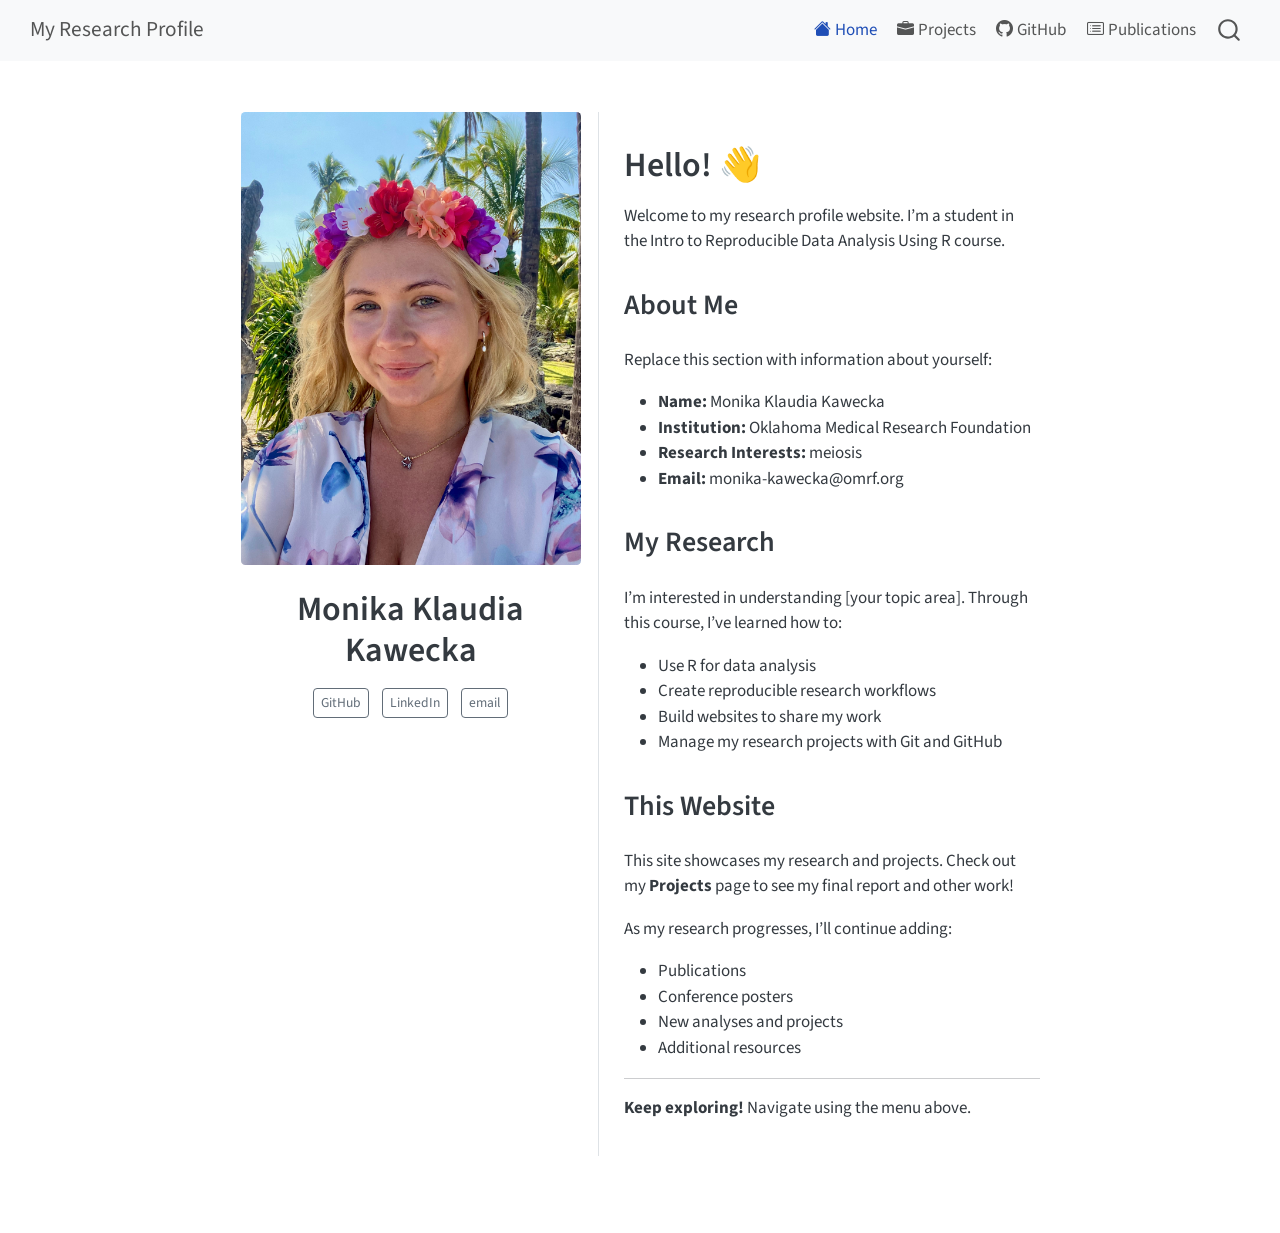
==== docs/index.html @ c86494d1 "." ====
<!DOCTYPE html>
<html xmlns="http://www.w3.org/1999/xhtml" lang="en" xml:lang="en"><head>

<meta charset="utf-8">
<meta name="generator" content="quarto-1.9.38">

<meta name="viewport" content="width=device-width, initial-scale=1.0, user-scalable=yes">


<title>Monika Klaudia Kawecka – My Research Profile</title>
<style>
/* Default styles provided by pandoc.
** See https://pandoc.org/MANUAL.html#variables-for-html for config info.
*/
code{white-space: pre-wrap;}
span.smallcaps{font-variant: small-caps;}
div.columns{display: flex; gap: min(4vw, 1.5em);}
div.column{flex: auto; overflow-x: auto;}
div.hanging-indent{margin-left: 1.5em; text-indent: -1.5em;}
ul.task-list{list-style: none;}
ul.task-list li input[type="checkbox"] {
  width: 0.8em;
  margin: 0 0.8em 0.2em -1em; /* quarto-specific, see https://github.com/quarto-dev/quarto-cli/issues/4556 */ 
  vertical-align: middle;
}
</style>


<script src="site_libs/quarto-nav/quarto-nav.js"></script>
<script src="site_libs/quarto-nav/headroom.min.js"></script>
<script src="site_libs/clipboard/clipboard.min.js"></script>
<script src="site_libs/quarto-search/autocomplete.umd.js"></script>
<script src="site_libs/quarto-search/fuse.min.js"></script>
<script src="site_libs/quarto-search/quarto-search.js"></script>
<meta name="quarto:offset" content="./">
<script src="site_libs/quarto-html/quarto.js" type="module"></script>
<script src="site_libs/quarto-html/tabsets/tabsets.js" type="module"></script>
<script src="site_libs/quarto-html/popper.min.js"></script>
<script src="site_libs/quarto-html/tippy.umd.min.js"></script>
<link href="site_libs/quarto-html/tippy.css" rel="stylesheet">
<link href="site_libs/quarto-html/quarto-syntax-highlighting-15634bcf2e68342d4ad2dfa704d543f6.css" rel="stylesheet" id="quarto-text-highlighting-styles">
<script src="site_libs/bootstrap/bootstrap.min.js"></script>
<link href="site_libs/bootstrap/bootstrap-icons.css" rel="stylesheet">
<link href="site_libs/bootstrap/bootstrap-bda65858d638fb4c085804bc14c4d351.min.css" rel="stylesheet" append-hash="true" id="quarto-bootstrap" data-mode="light">
<script id="quarto-search-options" type="application/json">{
  "location": "navbar",
  "copy-button": false,
  "collapse-after": 3,
  "panel-placement": "end",
  "type": "overlay",
  "limit": 50,
  "keyboard-shortcut": [
    "f",
    "/",
    "s"
  ],
  "show-item-context": false,
  "language": {
    "search-no-results-text": "No results",
    "search-matching-documents-text": "matching documents",
    "search-copy-link-title": "Copy link to search",
    "search-hide-matches-text": "Hide additional matches",
    "search-more-match-text": "more match in this document",
    "search-more-matches-text": "more matches in this document",
    "search-clear-button-title": "Clear",
    "search-text-placeholder": "",
    "search-detached-cancel-button-title": "Cancel",
    "search-submit-button-title": "Submit",
    "search-label": "Search"
  }
}</script>


<link rel="stylesheet" href="styles.css">
</head>

<body class="nav-fixed fullcontent quarto-light">

<div id="quarto-search-results"></div>
  <header id="quarto-header" class="headroom fixed-top">
    <nav class="navbar navbar-expand-lg " data-bs-theme="dark">
      <div class="navbar-container container-fluid">
      <div class="navbar-brand-container mx-auto">
    <a class="navbar-brand" href="./index.html">
    <span class="navbar-title">My Research Profile</span>
    </a>
  </div>
            <div id="quarto-search" class="" title="Search"></div>
          <button class="navbar-toggler" type="button" data-bs-toggle="collapse" data-bs-target="#navbarCollapse" aria-controls="navbarCollapse" role="menu" aria-expanded="false" aria-label="Toggle navigation" onclick="if (window.quartoToggleHeadroom) { window.quartoToggleHeadroom(); }">
  <span class="navbar-toggler-icon"></span>
</button>
          <div class="collapse navbar-collapse" id="navbarCollapse">
            <ul class="navbar-nav navbar-nav-scroll ms-auto">
  <li class="nav-item">
    <a class="nav-link active" href="./index.html" aria-current="page"> <i class="bi bi-house-fill" role="img">
</i> 
<span class="menu-text">Home</span></a>
  </li>  
  <li class="nav-item">
    <a class="nav-link" href="./projects.html"> <i class="bi bi-briefcase-fill" role="img">
</i> 
<span class="menu-text">Projects</span></a>
  </li>  
  <li class="nav-item">
    <a class="nav-link" href="https://github.com"> <i class="bi bi-github" role="img">
</i> 
<span class="menu-text">GitHub</span></a>
  </li>  
  <li class="nav-item">
    <a class="nav-link" href="./fff.com"> <i class="bi bi-card-list" role="img">
</i> 
<span class="menu-text">Publications</span></a>
  </li>  
</ul>
          </div> <!-- /navcollapse -->
            <div class="quarto-navbar-tools">
</div>
      </div> <!-- /container-fluid -->
    </nav>
</header>
<!-- content -->
<div id="quarto-content" class="quarto-container page-columns page-rows-contents page-layout-article page-navbar">
<!-- sidebar -->
<!-- margin-sidebar -->
    
<!-- main -->
<div class="quarto-about-trestles">
  <div class="about-entity">
    <img src="Hawaii.jpg" class="about-image
  rounded " style="width: 20em;">
<header id="title-block-header" class="quarto-title-block default">
<div class="quarto-title">
<h1 class="title">Monika Klaudia Kawecka</h1>
</div>
<div class="quarto-title-meta">
  </div>
</header>
    <div class="about-links">
  <a href="https://github.com/Moniuszki/monikakkawecka.github.io" class="about-link" rel="" target="">
     <span class="about-link-text">GitHub</span>
  </a>
  <a href="https://www.linkedin.com/in/monika-kawecka/" class="about-link" rel="" target="">
     <span class="about-link-text">LinkedIn</span>
  </a>
  <a href="/monakawecka@gmail.com" class="about-link" rel="" target="">
     <span class="about-link-text">email</span>
  </a>
</div>
  </div>
  <div class="about-contents"><main class="content" id="quarto-document-content">
<section id="hello" class="level1 columnpage">
<h1>Hello! 👋</h1>
<p>Welcome to my research profile website. I’m a student in the Intro to Reproducible Data Analysis Using R course.</p>
<section id="about-me" class="level2">
<h2 data-anchor-id="about-me">About Me</h2>
<p>Replace this section with information about yourself:</p>
<ul>
<li><strong>Name:</strong> Monika Klaudia Kawecka</li>
<li><strong>Institution:</strong> Oklahoma Medical Research Foundation</li>
<li><strong>Research Interests:</strong> meiosis</li>
<li><strong>Email:</strong> monika-kawecka@omrf.org</li>
</ul>
</section>
<section id="my-research" class="level2">
<h2 data-anchor-id="my-research">My Research</h2>
<p>I’m interested in understanding [your topic area]. Through this course, I’ve learned how to:</p>
<ul>
<li>Use R for data analysis</li>
<li>Create reproducible research workflows</li>
<li>Build websites to share my work</li>
<li>Manage my research projects with Git and GitHub</li>
</ul>
</section>
<section id="this-website" class="level2">
<h2 data-anchor-id="this-website">This Website</h2>
<p>This site showcases my research and projects. Check out my <strong>Projects</strong> page to see my final report and other work!</p>
<p>As my research progresses, I’ll continue adding:</p>
<ul>
<li>Publications</li>
<li>Conference posters</li>
<li>New analyses and projects</li>
<li>Additional resources</li>
</ul>
<hr>
<p><strong>Keep exploring!</strong> Navigate using the menu above.</p>
</section>
</section>


</main></div>
</div>
 <!-- /main -->
<script id="quarto-html-after-body" type="application/javascript">
  window.document.addEventListener("DOMContentLoaded", function (event) {
    const isCodeAnnotation = (el) => {
      for (const clz of el.classList) {
        if (clz.startsWith('code-annotation-')) {                     
          return true;
        }
      }
      return false;
    }
    const onCopySuccess = function(e) {
      // button target
      const button = e.trigger;
      // don't keep focus
      button.blur();
      // flash "checked"
      button.classList.add('code-copy-button-checked');
      var currentTitle = button.getAttribute("title");
      button.setAttribute("title", "Copied!");
      let tooltip;
      if (window.bootstrap) {
        button.setAttribute("data-bs-toggle", "tooltip");
        button.setAttribute("data-bs-placement", "left");
        button.setAttribute("data-bs-title", "Copied!");
        tooltip = new bootstrap.Tooltip(button, 
          { trigger: "manual", 
            customClass: "code-copy-button-tooltip",
            offset: [0, -8]});
        tooltip.show();    
      }
      setTimeout(function() {
        if (tooltip) {
          tooltip.hide();
          button.removeAttribute("data-bs-title");
          button.removeAttribute("data-bs-toggle");
          button.removeAttribute("data-bs-placement");
        }
        button.setAttribute("title", currentTitle);
        button.classList.remove('code-copy-button-checked');
      }, 1000);
      // clear code selection
      e.clearSelection();
    }
    const getTextToCopy = function(trigger) {
      const outerScaffold = trigger.parentElement.cloneNode(true);
      const codeEl = outerScaffold.querySelector('code');
      for (const childEl of codeEl.children) {
        if (isCodeAnnotation(childEl)) {
          childEl.remove();
        }
      }
      return codeEl.innerText;
    }
    const clipboard = new window.ClipboardJS('.code-copy-button:not([data-in-quarto-modal])', {
      text: getTextToCopy
    });
    clipboard.on('success', onCopySuccess);
    if (window.document.getElementById('quarto-embedded-source-code-modal')) {
      const clipboardModal = new window.ClipboardJS('.code-copy-button[data-in-quarto-modal]', {
        text: getTextToCopy,
        container: window.document.getElementById('quarto-embedded-source-code-modal')
      });
      clipboardModal.on('success', onCopySuccess);
    }
      var localhostRegex = new RegExp(/^(?:http|https):\/\/localhost\:?[0-9]*\//);
      var mailtoRegex = new RegExp(/^mailto:/);
        var filterRegex = new RegExp('/' + window.location.host + '/');
      var isInternal = (href) => {
          return filterRegex.test(href) || localhostRegex.test(href) || mailtoRegex.test(href);
      }
      // Inspect non-navigation links and adorn them if external
     var links = window.document.querySelectorAll('a[href]:not(.nav-link):not(.navbar-brand):not(.toc-action):not(.sidebar-link):not(.sidebar-item-toggle):not(.pagination-link):not(.no-external):not([aria-hidden]):not(.dropdown-item):not(.quarto-navigation-tool):not(.about-link)');
      for (var i=0; i<links.length; i++) {
        const link = links[i];
        if (!isInternal(link.href)) {
          // undo the damage that might have been done by quarto-nav.js in the case of
          // links that we want to consider external
          if (link.dataset.originalHref !== undefined) {
            link.href = link.dataset.originalHref;
          }
        }
      }
    function tippyHover(el, contentFn, onTriggerFn, onUntriggerFn) {
      const config = {
        allowHTML: true,
        maxWidth: 500,
        delay: 100,
        arrow: false,
        appendTo: function(el) {
            return el.parentElement;
        },
        interactive: true,
        interactiveBorder: 10,
        theme: 'quarto',
        placement: 'bottom-start',
      };
      if (contentFn) {
        config.content = contentFn;
      }
      if (onTriggerFn) {
        config.onTrigger = onTriggerFn;
      }
      if (onUntriggerFn) {
        config.onUntrigger = onUntriggerFn;
      }
      window.tippy(el, config); 
    }
    const noterefs = window.document.querySelectorAll('a[role="doc-noteref"]');
    for (var i=0; i<noterefs.length; i++) {
      const ref = noterefs[i];
      tippyHover(ref, function() {
        // use id or data attribute instead here
        let href = ref.getAttribute('data-footnote-href') || ref.getAttribute('href');
        try { href = new URL(href).hash; } catch {}
        const id = href.replace(/^#\/?/, "");
        const note = window.document.getElementById(id);
        if (note) {
          return note.innerHTML;
        } else {
          return "";
        }
      });
    }
    const xrefs = window.document.querySelectorAll('a.quarto-xref');
    const processXRef = (id, note) => {
      // Strip column container classes
      const stripColumnClz = (el) => {
        el.classList.remove("page-full", "page-columns");
        if (el.children) {
          for (const child of el.children) {
            stripColumnClz(child);
          }
        }
      }
      stripColumnClz(note)
      if (id === null || id.startsWith('sec-')) {
        // Special case sections, only their first couple elements
        const container = document.createElement("div");
        if (note.children && note.children.length > 2) {
          container.appendChild(note.children[0].cloneNode(true));
          for (let i = 1; i < note.children.length; i++) {
            const child = note.children[i];
            if (child.tagName === "P" && child.innerText === "") {
              continue;
            } else {
              container.appendChild(child.cloneNode(true));
              break;
            }
          }
          if (window.Quarto?.typesetMath) {
            window.Quarto.typesetMath(container);
          }
          return container.innerHTML
        } else {
          if (window.Quarto?.typesetMath) {
            window.Quarto.typesetMath(note);
          }
          return note.innerHTML;
        }
      } else {
        // Remove any anchor links if they are present
        const anchorLink = note.querySelector('a.anchorjs-link');
        if (anchorLink) {
          anchorLink.remove();
        }
        if (window.Quarto?.typesetMath) {
          window.Quarto.typesetMath(note);
        }
        if (note.classList.contains("callout")) {
          return note.outerHTML;
        } else {
          return note.innerHTML;
        }
      }
    }
    for (var i=0; i<xrefs.length; i++) {
      const xref = xrefs[i];
      tippyHover(xref, undefined, function(instance) {
        instance.disable();
        let url = xref.getAttribute('href');
        let hash = undefined; 
        if (url.startsWith('#')) {
          hash = url;
        } else {
          try { hash = new URL(url).hash; } catch {}
        }
        if (hash) {
          const id = hash.replace(/^#\/?/, "");
          const note = window.document.getElementById(id);
          if (note !== null) {
            try {
              const html = processXRef(id, note.cloneNode(true));
              instance.setContent(html);
            } finally {
              instance.enable();
              instance.show();
            }
          } else {
            // See if we can fetch this
            fetch(url.split('#')[0])
            .then(res => res.text())
            .then(html => {
              const parser = new DOMParser();
              const htmlDoc = parser.parseFromString(html, "text/html");
              const note = htmlDoc.getElementById(id);
              if (note !== null) {
                const html = processXRef(id, note);
                instance.setContent(html);
              } 
            }).finally(() => {
              instance.enable();
              instance.show();
            });
          }
        } else {
          // See if we can fetch a full url (with no hash to target)
          // This is a special case and we should probably do some content thinning / targeting
          fetch(url)
          .then(res => res.text())
          .then(html => {
            const parser = new DOMParser();
            const htmlDoc = parser.parseFromString(html, "text/html");
            const note = htmlDoc.querySelector('main.content');
            if (note !== null) {
              // This should only happen for chapter cross references
              // (since there is no id in the URL)
              // remove the first header
              if (note.children.length > 0 && note.children[0].tagName === "HEADER") {
                note.children[0].remove();
              }
              const html = processXRef(null, note);
              instance.setContent(html);
            } 
          }).finally(() => {
            instance.enable();
            instance.show();
          });
        }
      }, function(instance) {
      });
    }
        let selectedAnnoteEl;
        const selectorForAnnotation = ( cell, annotation) => {
          let cellAttr = 'data-code-cell="' + cell + '"';
          let lineAttr = 'data-code-annotation="' +  annotation + '"';
          const selector = 'span[' + cellAttr + '][' + lineAttr + ']';
          return selector;
        }
        const selectCodeLines = (annoteEl) => {
          const doc = window.document;
          const targetCell = annoteEl.getAttribute("data-target-cell");
          const targetAnnotation = annoteEl.getAttribute("data-target-annotation");
          const annoteSpan = window.document.querySelector(selectorForAnnotation(targetCell, targetAnnotation));
          const lines = annoteSpan.getAttribute("data-code-lines").split(",");
          const lineIds = lines.map((line) => {
            return targetCell + "-" + line;
          })
          let top = null;
          let height = null;
          let parent = null;
          if (lineIds.length > 0) {
              //compute the position of the single el (top and bottom and make a div)
              const el = window.document.getElementById(lineIds[0]);
              top = el.offsetTop;
              height = el.offsetHeight;
              parent = el.parentElement.parentElement;
            if (lineIds.length > 1) {
              const lastEl = window.document.getElementById(lineIds[lineIds.length - 1]);
              const bottom = lastEl.offsetTop + lastEl.offsetHeight;
              height = bottom - top;
            }
            if (top !== null && height !== null && parent !== null) {
              // cook up a div (if necessary) and position it 
              let div = window.document.getElementById("code-annotation-line-highlight");
              if (div === null) {
                div = window.document.createElement("div");
                div.setAttribute("id", "code-annotation-line-highlight");
                div.style.position = 'absolute';
                parent.appendChild(div);
              }
              div.style.top = top - 2 + "px";
              div.style.height = height + 4 + "px";
              div.style.left = 0;
              let gutterDiv = window.document.getElementById("code-annotation-line-highlight-gutter");
              if (gutterDiv === null) {
                gutterDiv = window.document.createElement("div");
                gutterDiv.setAttribute("id", "code-annotation-line-highlight-gutter");
                gutterDiv.style.position = 'absolute';
                const codeCell = window.document.getElementById(targetCell);
                const gutter = codeCell.querySelector('.code-annotation-gutter');
                gutter.appendChild(gutterDiv);
              }
              gutterDiv.style.top = top - 2 + "px";
              gutterDiv.style.height = height + 4 + "px";
            }
            selectedAnnoteEl = annoteEl;
          }
        };
        const unselectCodeLines = () => {
          const elementsIds = ["code-annotation-line-highlight", "code-annotation-line-highlight-gutter"];
          elementsIds.forEach((elId) => {
            const div = window.document.getElementById(elId);
            if (div) {
              div.remove();
            }
          });
          selectedAnnoteEl = undefined;
        };
          // Handle positioning of the toggle
      window.addEventListener(
        "resize",
        throttle(() => {
          elRect = undefined;
          if (selectedAnnoteEl) {
            selectCodeLines(selectedAnnoteEl);
          }
        }, 10)
      );
      function throttle(fn, ms) {
      let throttle = false;
      let timer;
        return (...args) => {
          if(!throttle) { // first call gets through
              fn.apply(this, args);
              throttle = true;
          } else { // all the others get throttled
              if(timer) clearTimeout(timer); // cancel #2
              timer = setTimeout(() => {
                fn.apply(this, args);
                timer = throttle = false;
              }, ms);
          }
        };
      }
        // Attach click handler to the DT
        const annoteDls = window.document.querySelectorAll('dt[data-target-cell]');
        for (const annoteDlNode of annoteDls) {
          annoteDlNode.addEventListener('click', (event) => {
            const clickedEl = event.target;
            if (clickedEl !== selectedAnnoteEl) {
              unselectCodeLines();
              const activeEl = window.document.querySelector('dt[data-target-cell].code-annotation-active');
              if (activeEl) {
                activeEl.classList.remove('code-annotation-active');
              }
              selectCodeLines(clickedEl);
              clickedEl.classList.add('code-annotation-active');
            } else {
              // Unselect the line
              unselectCodeLines();
              clickedEl.classList.remove('code-annotation-active');
            }
          });
        }
    const findCites = (el) => {
      const parentEl = el.parentElement;
      if (parentEl) {
        const cites = parentEl.dataset.cites;
        if (cites) {
          return {
            el,
            cites: cites.split(' ')
          };
        } else {
          return findCites(el.parentElement)
        }
      } else {
        return undefined;
      }
    };
    var bibliorefs = window.document.querySelectorAll('a[role="doc-biblioref"]');
    for (var i=0; i<bibliorefs.length; i++) {
      const ref = bibliorefs[i];
      const citeInfo = findCites(ref);
      if (citeInfo) {
        tippyHover(citeInfo.el, function() {
          var popup = window.document.createElement('div');
          citeInfo.cites.forEach(function(cite) {
            var citeDiv = window.document.createElement('div');
            citeDiv.classList.add('hanging-indent');
            citeDiv.classList.add('csl-entry');
            var biblioDiv = window.document.getElementById('ref-' + cite);
            if (biblioDiv) {
              citeDiv.innerHTML = biblioDiv.innerHTML;
            }
            popup.appendChild(citeDiv);
          });
          return popup.innerHTML;
        });
      }
    }
  });
  </script>
</div> <!-- /content -->




</body></html>
---- docs/site_libs/quarto-html/tippy.css ----
.tippy-box[data-animation=fade][data-state=hidden]{opacity:0}[data-tippy-root]{max-width:calc(100vw - 10px)}.tippy-box{position:relative;background-color:#333;color:#fff;border-radius:4px;font-size:14px;line-height:1.4;white-space:normal;outline:0;transition-property:transform,visibility,opacity}.tippy-box[data-placement^=top]>.tippy-arrow{bottom:0}.tippy-box[data-placement^=top]>.tippy-arrow:before{bottom:-7px;left:0;border-width:8px 8px 0;border-top-color:initial;transform-origin:center top}.tippy-box[data-placement^=bottom]>.tippy-arrow{top:0}.tippy-box[data-placement^=bottom]>.tippy-arrow:before{top:-7px;left:0;border-width:0 8px 8px;border-bottom-color:initial;transform-origin:center bottom}.tippy-box[data-placement^=left]>.tippy-arrow{right:0}.tippy-box[data-placement^=left]>.tippy-arrow:before{border-width:8px 0 8px 8px;border-left-color:initial;right:-7px;transform-origin:center left}.tippy-box[data-placement^=right]>.tippy-arrow{left:0}.tippy-box[data-placement^=right]>.tippy-arrow:before{left:-7px;border-width:8px 8px 8px 0;border-right-color:initial;transform-origin:center right}.tippy-box[data-inertia][data-state=visible]{transition-timing-function:cubic-bezier(.54,1.5,.38,1.11)}.tippy-arrow{width:16px;height:16px;color:#333}.tippy-arrow:before{content:"";position:absolute;border-color:transparent;border-style:solid}.tippy-content{position:relative;padding:5px 9px;z-index:1}
---- docs/site_libs/quarto-html/quarto-syntax-highlighting-15634bcf2e68342d4ad2dfa704d543f6.css ----
/* quarto syntax highlight colors */
:root {
  --quarto-hl-ot-color: #003B4F;
  --quarto-hl-at-color: #657422;
  --quarto-hl-ss-color: #20794D;
  --quarto-hl-an-color: #5E5E5E;
  --quarto-hl-fu-color: #4758AB;
  --quarto-hl-st-color: #20794D;
  --quarto-hl-cf-color: #003B4F;
  --quarto-hl-op-color: #5E5E5E;
  --quarto-hl-er-color: #AD0000;
  --quarto-hl-bn-color: #AD0000;
  --quarto-hl-al-color: #AD0000;
  --quarto-hl-va-color: #111111;
  --quarto-hl-bu-color: inherit;
  --quarto-hl-ex-color: inherit;
  --quarto-hl-pp-color: #AD0000;
  --quarto-hl-in-color: #5E5E5E;
  --quarto-hl-vs-color: #20794D;
  --quarto-hl-wa-color: #5E5E5E;
  --quarto-hl-do-color: #5E5E5E;
  --quarto-hl-im-color: #00769E;
  --quarto-hl-ch-color: #20794D;
  --quarto-hl-dt-color: #AD0000;
  --quarto-hl-fl-color: #AD0000;
  --quarto-hl-co-color: #5E5E5E;
  --quarto-hl-cv-color: #5E5E5E;
  --quarto-hl-cn-color: #8f5902;
  --quarto-hl-sc-color: #5E5E5E;
  --quarto-hl-dv-color: #AD0000;
  --quarto-hl-kw-color: #003B4F;
}

/* other quarto variables */
:root {
  --quarto-font-monospace: SFMono-Regular, Menlo, Monaco, Consolas, "Liberation Mono", "Courier New", monospace;
}

/* syntax highlight based on Pandoc's rules */
pre > code.sourceCode > span {
  color: #003B4F;
}

code.sourceCode > span {
  color: #003B4F;
}

div.sourceCode,
div.sourceCode pre.sourceCode {
  color: #003B4F;
}

/* Normal */
code span {
  color: #003B4F;
}

/* Alert */
code span.al {
  color: #AD0000;
  font-style: inherit;
}

/* Annotation */
code span.an {
  color: #5E5E5E;
  font-style: inherit;
}

/* Attribute */
code span.at {
  color: #657422;
  font-style: inherit;
}

/* BaseN */
code span.bn {
  color: #AD0000;
  font-style: inherit;
}

/* BuiltIn */
code span.bu {
  font-style: inherit;
}

/* ControlFlow */
code span.cf {
  color: #003B4F;
  font-weight: bold;
  font-style: inherit;
}

/* Char */
code span.ch {
  color: #20794D;
  font-style: inherit;
}

/* Constant */
code span.cn {
  color: #8f5902;
  font-style: inherit;
}

/* Comment */
code span.co {
  color: #5E5E5E;
  font-style: inherit;
}

/* CommentVar */
code span.cv {
  color: #5E5E5E;
  font-style: italic;
}

/* Documentation */
code span.do {
  color: #5E5E5E;
  font-style: italic;
}

/* DataType */
code span.dt {
  color: #AD0000;
  font-style: inherit;
}

/* DecVal */
code span.dv {
  color: #AD0000;
  font-style: inherit;
}

/* Error */
code span.er {
  color: #AD0000;
  font-style: inherit;
}

/* Extension */
code span.ex {
  font-style: inherit;
}

/* Float */
code span.fl {
  color: #AD0000;
  font-style: inherit;
}

/* Function */
code span.fu {
  color: #4758AB;
  font-style: inherit;
}

/* Import */
code span.im {
  color: #00769E;
  font-style: inherit;
}

/* Information */
code span.in {
  color: #5E5E5E;
  font-style: inherit;
}

/* Keyword */
code span.kw {
  color: #003B4F;
  font-weight: bold;
  font-style: inherit;
}

/* Operator */
code span.op {
  color: #5E5E5E;
  font-style: inherit;
}

/* Other */
code span.ot {
  color: #003B4F;
  font-style: inherit;
}

/* Preprocessor */
code span.pp {
  color: #AD0000;
  font-style: inherit;
}

/* SpecialChar */
code span.sc {
  color: #5E5E5E;
  font-style: inherit;
}

/* SpecialString */
code span.ss {
  color: #20794D;
  font-style: inherit;
}

/* String */
code span.st {
  color: #20794D;
  font-style: inherit;
}

/* Variable */
code span.va {
  color: #111111;
  font-style: inherit;
}

/* VerbatimString */
code span.vs {
  color: #20794D;
  font-style: inherit;
}

/* Warning */
code span.wa {
  color: #5E5E5E;
  font-style: italic;
}

.prevent-inlining {
  content: "</";
}

/*# sourceMappingURL=f23921c56f73e400b49028c9186a1aa0.css.map */
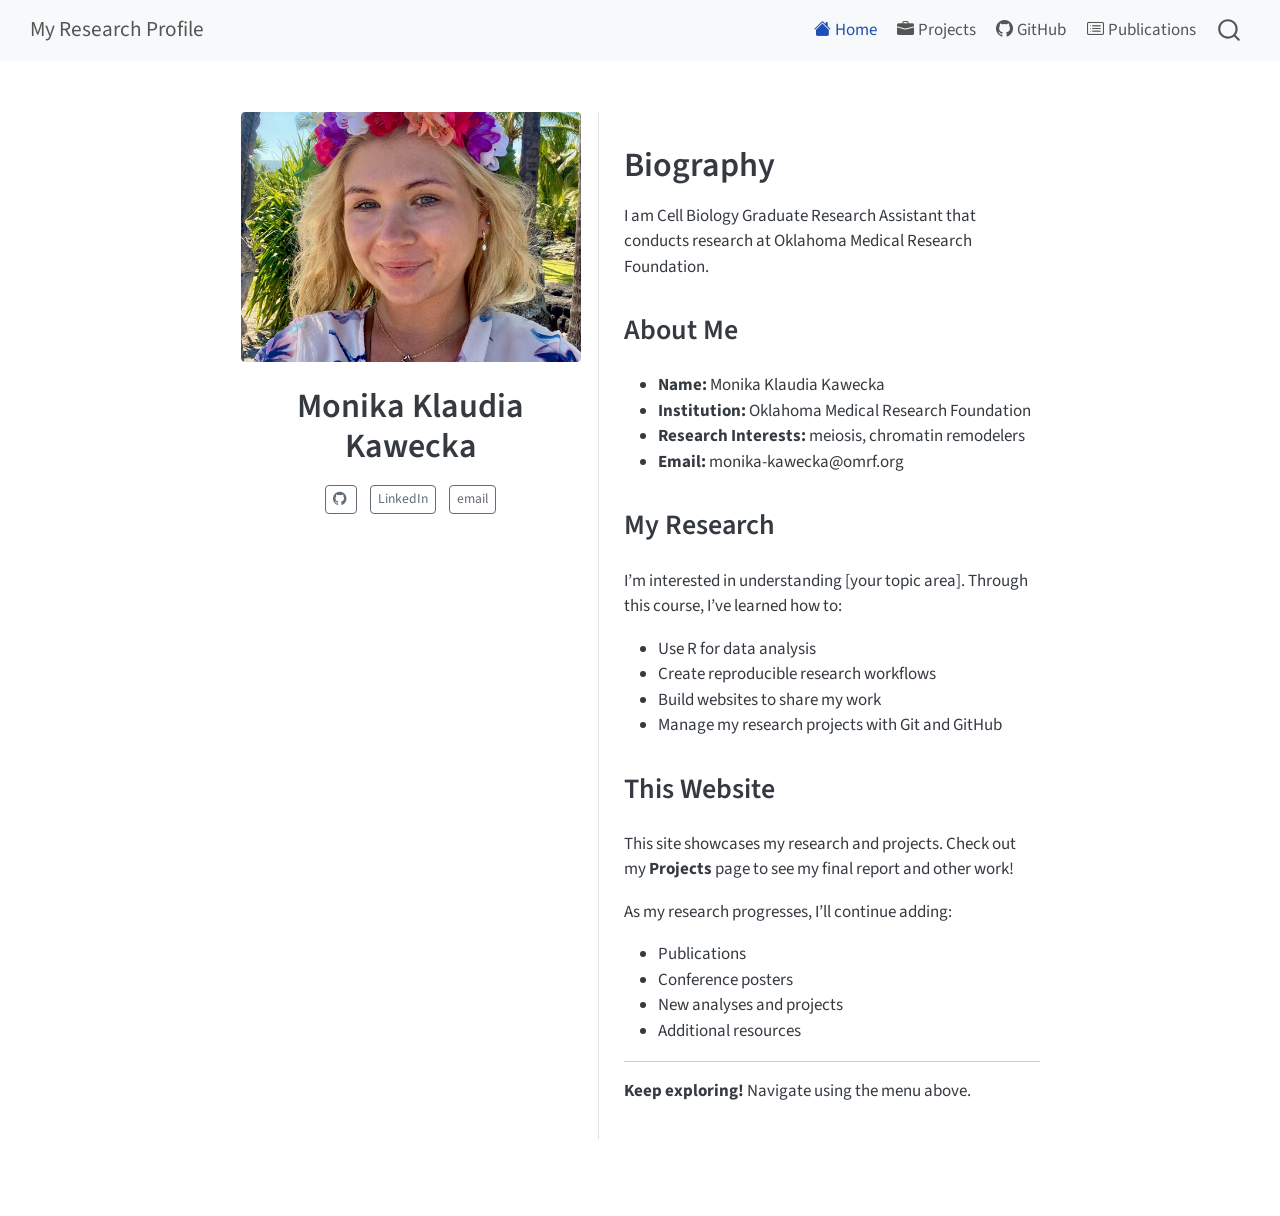
==== commit 8d5db32d: ",," ====
--- a/docs/index.html
+++ b/docs/index.html
@@ -72,6 +72,7 @@
 
 
 <link rel="stylesheet" href="styles.css">
+<link rel="stylesheet" href="bio.css">
 </head>
 
 <body class="nav-fixed fullcontent quarto-light">
@@ -137,27 +138,27 @@
 </header>
     <div class="about-links">
   <a href="https://github.com/Moniuszki/monikakkawecka.github.io" class="about-link" rel="" target="">
-     <span class="about-link-text">GitHub</span>
+    <i class="bi bi-github"></i>
+     <span class="about-link-text"></span>
   </a>
   <a href="https://www.linkedin.com/in/monika-kawecka/" class="about-link" rel="" target="">
      <span class="about-link-text">LinkedIn</span>
   </a>
-  <a href="/monakawecka@gmail.com" class="about-link" rel="" target="">
+  <a href="mailto:monakawecka@gmail.com" class="about-link" rel="" target="">
      <span class="about-link-text">email</span>
   </a>
 </div>
   </div>
   <div class="about-contents"><main class="content" id="quarto-document-content">
-<section id="hello" class="level1 columnpage">
-<h1>Hello! 👋</h1>
-<p>Welcome to my research profile website. I’m a student in the Intro to Reproducible Data Analysis Using R course.</p>
+<section id="biography" class="level1 columnpage">
+<h1>Biography</h1>
+<p>I am Cell Biology Graduate Research Assistant that conducts research at Oklahoma Medical Research Foundation.</p>
 <section id="about-me" class="level2">
 <h2 data-anchor-id="about-me">About Me</h2>
-<p>Replace this section with information about yourself:</p>
 <ul>
 <li><strong>Name:</strong> Monika Klaudia Kawecka</li>
 <li><strong>Institution:</strong> Oklahoma Medical Research Foundation</li>
-<li><strong>Research Interests:</strong> meiosis</li>
+<li><strong>Research Interests:</strong> meiosis, chromatin remodelers</li>
 <li><strong>Email:</strong> monika-kawecka@omrf.org</li>
 </ul>
 </section>
--- a/docs/bio.css
+++ b/docs/bio.css
@@ -0,0 +1,6 @@
+img[src*="Hawaii.jpg"] {
+  width: 250px;
+  height: 250px;
+  border-radius: 50%;
+  object-fit: cover;
+}
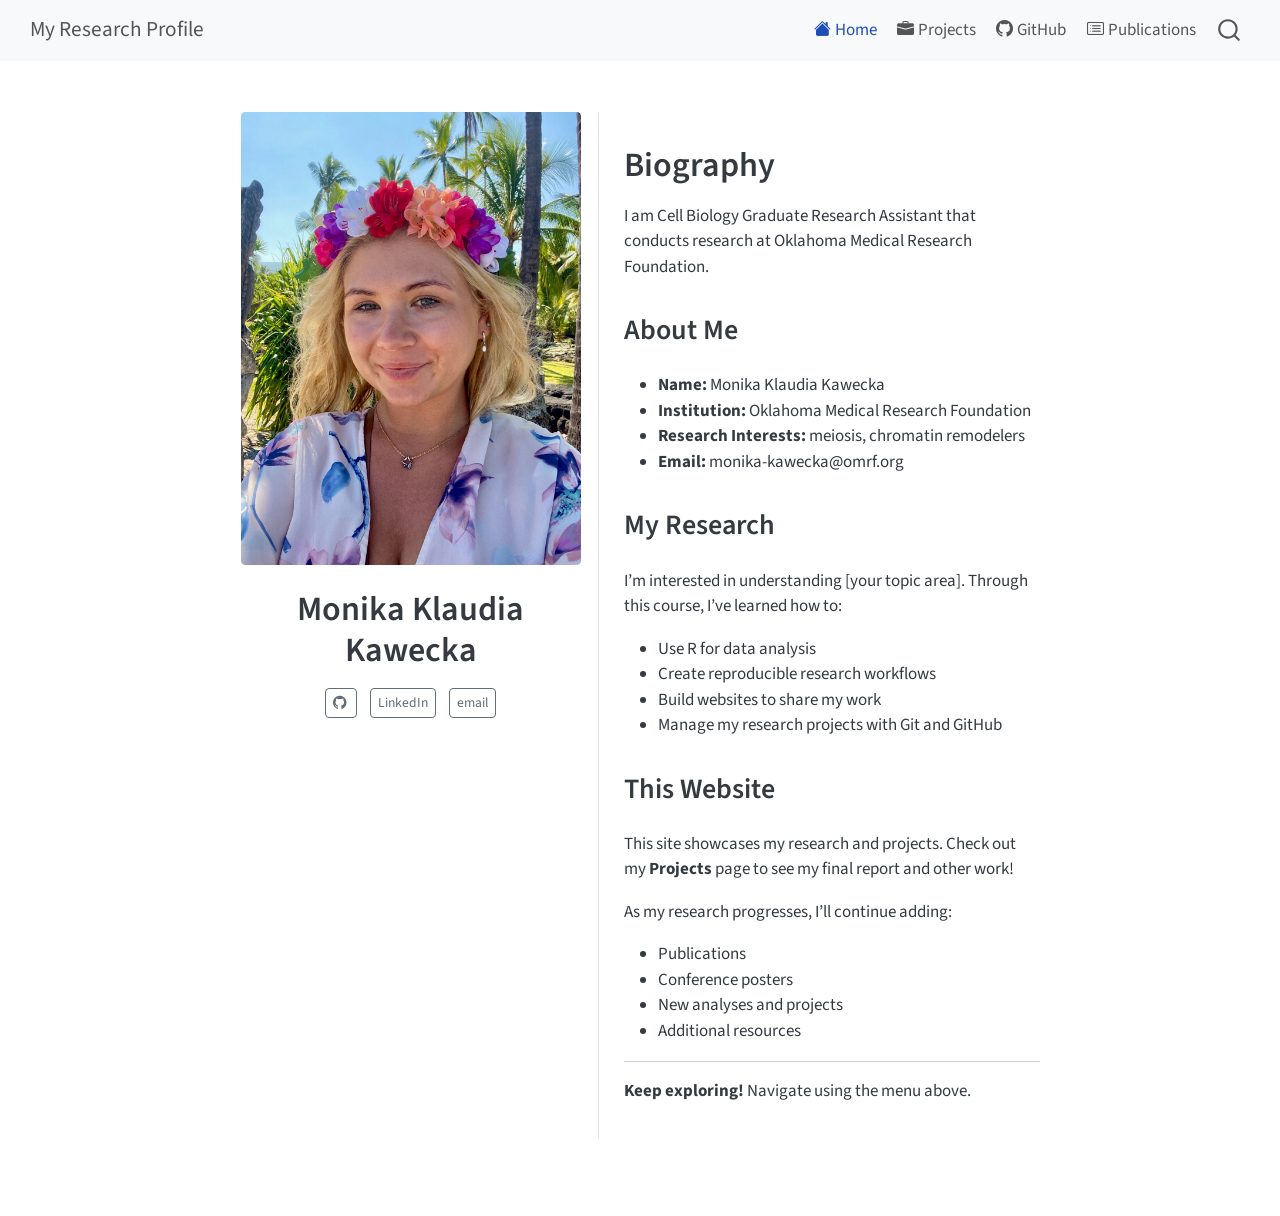
==== commit 1d5aef44: "j" ====
--- a/docs/index.html
+++ b/docs/index.html
@@ -72,7 +72,6 @@
 
 
 <link rel="stylesheet" href="styles.css">
-<link rel="stylesheet" href="bio.css">
 </head>
 
 <body class="nav-fixed fullcontent quarto-light">
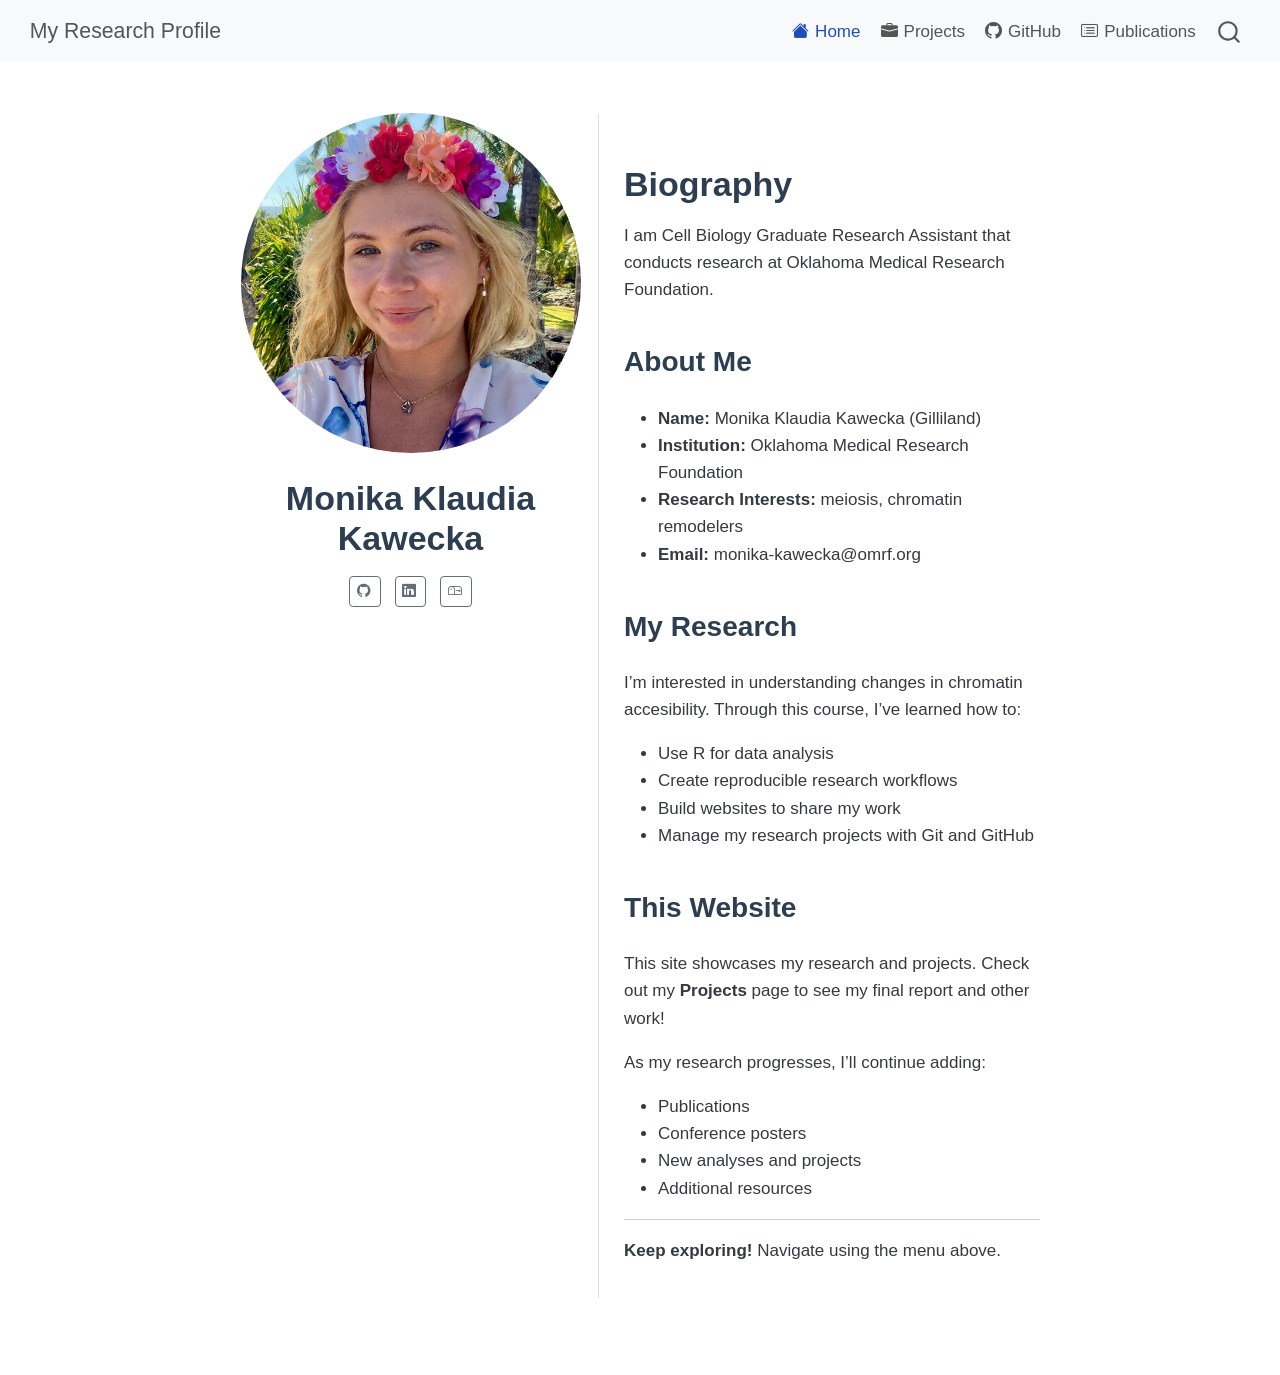
==== commit 784c08be: "mj" ====
--- a/docs/index.html
+++ b/docs/index.html
@@ -107,7 +107,7 @@
 <span class="menu-text">GitHub</span></a>
   </li>  
   <li class="nav-item">
-    <a class="nav-link" href="./fff.com"> <i class="bi bi-card-list" role="img">
+    <a class="nav-link" href="./publications.qmd"> <i class="bi bi-card-list" role="img">
 </i> 
 <span class="menu-text">Publications</span></a>
   </li>  
@@ -141,10 +141,12 @@
      <span class="about-link-text"></span>
   </a>
   <a href="https://www.linkedin.com/in/monika-kawecka/" class="about-link" rel="" target="">
-     <span class="about-link-text">LinkedIn</span>
+    <i class="bi bi-linkedin"></i>
+     <span class="about-link-text"></span>
   </a>
   <a href="mailto:monakawecka@gmail.com" class="about-link" rel="" target="">
-     <span class="about-link-text">email</span>
+    <i class="bi bi-mailbox"></i>
+     <span class="about-link-text"></span>
   </a>
 </div>
   </div>
@@ -155,7 +157,7 @@
 <section id="about-me" class="level2">
 <h2 data-anchor-id="about-me">About Me</h2>
 <ul>
-<li><strong>Name:</strong> Monika Klaudia Kawecka</li>
+<li><strong>Name:</strong> Monika Klaudia Kawecka (Gilliland)</li>
 <li><strong>Institution:</strong> Oklahoma Medical Research Foundation</li>
 <li><strong>Research Interests:</strong> meiosis, chromatin remodelers</li>
 <li><strong>Email:</strong> monika-kawecka@omrf.org</li>
@@ -163,7 +165,7 @@
 </section>
 <section id="my-research" class="level2">
 <h2 data-anchor-id="my-research">My Research</h2>
-<p>I’m interested in understanding [your topic area]. Through this course, I’ve learned how to:</p>
+<p>I’m interested in understanding changes in chromatin accesibility. Through this course, I’ve learned how to:</p>
 <ul>
 <li>Use R for data analysis</li>
 <li>Create reproducible research workflows</li>
--- a/docs/styles.css
+++ b/docs/styles.css
@@ -0,0 +1,75 @@
+/* Custom styles for student research profile */
+img.about-image {
+  width: 20em;
+  aspect-ratio: 1 / 1;
+  object-fit: cover;
+  border-radius: 50% !important;
+}
+/* Main content styling */
+body {
+  font-family: 'Segoe UI', Tahoma, Geneva, Verdana, sans-serif;
+  line-height: 1.6;
+}
+
+/* Headings */
+h1, h2, h3 {
+  color: #2c3e50;
+  margin-top: 1.5em;
+}
+
+/* Links */
+a {
+  color: #3498db;
+  text-decoration: none;
+}
+
+a:hover {
+  text-decoration: underline;
+  color: #2980b9;
+}
+
+/* Code blocks */
+code {
+  background-color: #f4f4f4;
+  padding: 0.2em 0.4em;
+  border-radius: 3px;
+}
+
+pre {
+  background-color: #f4f4f4;
+  padding: 1em;
+  border-radius: 5px;
+  overflow-x: auto;
+}
+
+/* Tables */
+table {
+  border-collapse: collapse;
+  width: 100%;
+  margin: 1em 0;
+}
+
+table th,
+table td {
+  border: 1px solid #ddd;
+  padding: 0.75em;
+  text-align: left;
+}
+
+table th {
+  background-color: #ecf0f1;
+  font-weight: bold;
+}
+
+table tr:hover {
+  background-color: #f9f9f9;
+}
+
+/* Blockquotes */
+blockquote {
+  border-left: 4px solid #3498db;
+  padding-left: 1em;
+  color: #666;
+  font-style: italic;
+  margin: 1em 0;
+}
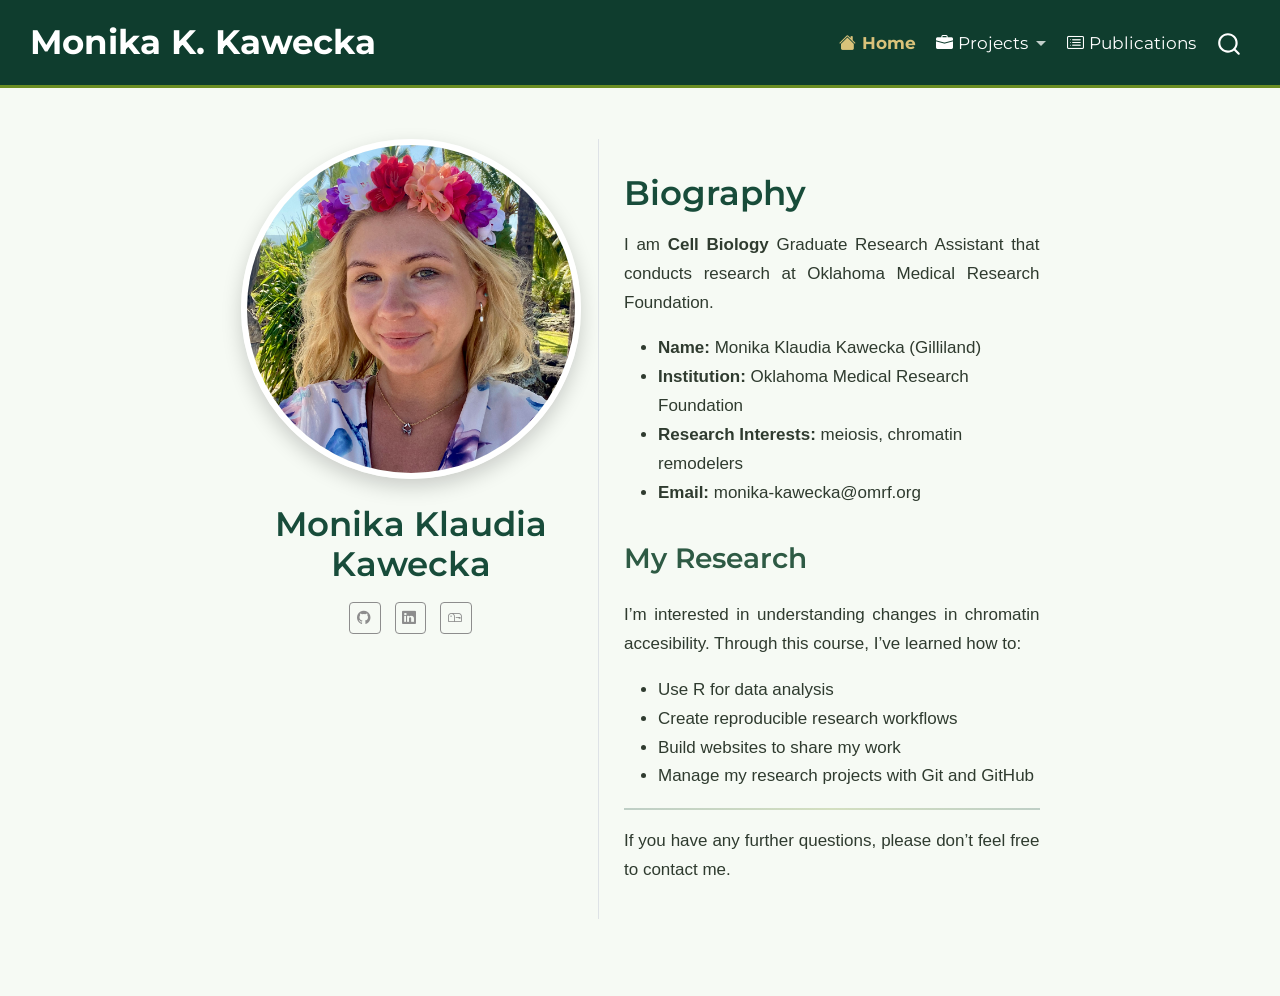
==== commit 0112d0dd: "One step before final" ====
--- a/docs/index.html
+++ b/docs/index.html
@@ -7,7 +7,7 @@
 <meta name="viewport" content="width=device-width, initial-scale=1.0, user-scalable=yes">
 
 
-<title>Monika Klaudia Kawecka – My Research Profile</title>
+<title>Monika Klaudia Kawecka – Monika K. Kawecka</title>
 <style>
 /* Default styles provided by pandoc.
 ** See https://pandoc.org/MANUAL.html#variables-for-html for config info.
@@ -41,7 +41,7 @@
 <link href="site_libs/quarto-html/quarto-syntax-highlighting-15634bcf2e68342d4ad2dfa704d543f6.css" rel="stylesheet" id="quarto-text-highlighting-styles">
 <script src="site_libs/bootstrap/bootstrap.min.js"></script>
 <link href="site_libs/bootstrap/bootstrap-icons.css" rel="stylesheet">
-<link href="site_libs/bootstrap/bootstrap-bda65858d638fb4c085804bc14c4d351.min.css" rel="stylesheet" append-hash="true" id="quarto-bootstrap" data-mode="light">
+<link href="site_libs/bootstrap/bootstrap-731b9580defe3d1567663e5ea0557c9d.min.css" rel="stylesheet" append-hash="true" id="quarto-bootstrap" data-mode="light">
 <script id="quarto-search-options" type="application/json">{
   "location": "navbar",
   "copy-button": false,
@@ -82,7 +82,7 @@
       <div class="navbar-container container-fluid">
       <div class="navbar-brand-container mx-auto">
     <a class="navbar-brand" href="./index.html">
-    <span class="navbar-title">My Research Profile</span>
+    <span class="navbar-title">Monika K. Kawecka</span>
     </a>
   </div>
             <div id="quarto-search" class="" title="Search"></div>
@@ -96,18 +96,21 @@
 </i> 
 <span class="menu-text">Home</span></a>
   </li>  
+  <li class="nav-item dropdown ">
+    <a class="nav-link dropdown-toggle" href="#" id="nav-menu-projects" role="link" data-bs-toggle="dropdown" aria-expanded="false">
+      <i class="bi bi-briefcase-fill" role="img">
+</i> 
+ <span class="menu-text">Projects</span>
+    </a>
+    <ul class="dropdown-menu dropdown-menu-end" aria-labelledby="nav-menu-projects">    
+        <li>
+    <a class="dropdown-item" href="./projects.html">
+ <span class="dropdown-text">List of projects</span></a>
+  </li>  
+    </ul>
+  </li>
   <li class="nav-item">
-    <a class="nav-link" href="./projects.html"> <i class="bi bi-briefcase-fill" role="img">
-</i> 
-<span class="menu-text">Projects</span></a>
-  </li>  
-  <li class="nav-item">
-    <a class="nav-link" href="https://github.com"> <i class="bi bi-github" role="img">
-</i> 
-<span class="menu-text">GitHub</span></a>
-  </li>  
-  <li class="nav-item">
-    <a class="nav-link" href="./publications.qmd"> <i class="bi bi-card-list" role="img">
+    <a class="nav-link" href="./Publications.html"> <i class="bi bi-card-list" role="img">
 </i> 
 <span class="menu-text">Publications</span></a>
   </li>  
@@ -153,16 +156,13 @@
   <div class="about-contents"><main class="content" id="quarto-document-content">
 <section id="biography" class="level1 columnpage">
 <h1>Biography</h1>
-<p>I am Cell Biology Graduate Research Assistant that conducts research at Oklahoma Medical Research Foundation.</p>
-<section id="about-me" class="level2">
-<h2 data-anchor-id="about-me">About Me</h2>
+<p>I am <strong>Cell Biology</strong> Graduate Research Assistant that conducts research at Oklahoma Medical Research Foundation.</p>
 <ul>
 <li><strong>Name:</strong> Monika Klaudia Kawecka (Gilliland)</li>
 <li><strong>Institution:</strong> Oklahoma Medical Research Foundation</li>
 <li><strong>Research Interests:</strong> meiosis, chromatin remodelers</li>
 <li><strong>Email:</strong> monika-kawecka@omrf.org</li>
 </ul>
-</section>
 <section id="my-research" class="level2">
 <h2 data-anchor-id="my-research">My Research</h2>
 <p>I’m interested in understanding changes in chromatin accesibility. Through this course, I’ve learned how to:</p>
@@ -172,19 +172,8 @@
 <li>Build websites to share my work</li>
 <li>Manage my research projects with Git and GitHub</li>
 </ul>
-</section>
-<section id="this-website" class="level2">
-<h2 data-anchor-id="this-website">This Website</h2>
-<p>This site showcases my research and projects. Check out my <strong>Projects</strong> page to see my final report and other work!</p>
-<p>As my research progresses, I’ll continue adding:</p>
-<ul>
-<li>Publications</li>
-<li>Conference posters</li>
-<li>New analyses and projects</li>
-<li>Additional resources</li>
-</ul>
 <hr>
-<p><strong>Keep exploring!</strong> Navigate using the menu above.</p>
+<p>If you have any further questions, please don’t feel free to contact me.</p>
 </section>
 </section>
 
--- a/docs/styles.css
+++ b/docs/styles.css
@@ -1,75 +1,283 @@
-/* Custom styles for student research profile */
+/* ============================================
+   My Research Profile
+   Emerald Forest Theme
+============================================ */
+
+/* ---------- Page ---------- */
+
+html {
+  scroll-behavior: smooth;
+}
+
+body {
+  font-family: "Segoe UI", Tahoma, Geneva, Verdana, sans-serif;
+  line-height: 1.7;
+  background-color: #F6FAF4;
+  color: #2F3B2F;
+}
+
+p {
+  text-align: justify;
+}
+
+/* ---------- Profile picture ---------- */
+
 img.about-image {
   width: 20em;
   aspect-ratio: 1 / 1;
   object-fit: cover;
   border-radius: 50% !important;
-}
-/* Main content styling */
-body {
-  font-family: 'Segoe UI', Tahoma, Geneva, Verdana, sans-serif;
-  line-height: 1.6;
-}
-
-/* Headings */
-h1, h2, h3 {
-  color: #2c3e50;
-  margin-top: 1.5em;
+  border: 6px solid white;
+  box-shadow: 0 8px 20px rgba(0,0,0,0.18);
+}
+
+/* ============================================
+   Navigation Bar
+============================================ */
+
+.navbar {
+  background: #0F3D2E !important;
+  border-bottom: 3px solid #6B8E23;
+}
+
+.navbar-brand {
+  color: white !important;
+  font-size: 2rem;
+  font-weight: 700;
+}
+
+.navbar-nav .nav-link {
+  color: white !important;
+  transition: 0.25s;
+}
+
+.navbar-nav .nav-link:hover {
+  color: #D9C27A !important;
+}
+
+.navbar-nav .nav-link.active {
+  color: #D9C27A !important;
+  font-weight: bold;
+}
+
+/* Make navbar icons follow text color */
+
+.navbar i,
+.navbar svg {
+  color: inherit !important;
+  fill: currentColor !important;
+}
+
+/* ============================================
+   Dropdown Menu
+============================================ */
+
+.dropdown-menu {
+  background-color: #184C3A !important;
+  border: none !important;
+  border-radius: 8px;
+  box-shadow: 0 8px 18px rgba(0,0,0,0.18);
+}
+
+/* Force dropdown text to white */
+
+.navbar .dropdown-menu .dropdown-item,
+.navbar .dropdown-menu .dropdown-item:visited {
+  color: #ffffff !important;
+}
+
+/* Hover */
+
+.navbar .dropdown-menu .dropdown-item:hover,
+.navbar .dropdown-menu .dropdown-item:focus {
+  background-color: #24533F !important;
+  color: #D9C27A !important;
+}
+
+/* Active page */
+
+.navbar .dropdown-menu .dropdown-item.active,
+.navbar .dropdown-menu .dropdown-item:active {
+  background-color: #2E5A44 !important;
+  color: #ffffff !important;
+}
+
+/* ============================================
+   Right Table of Contents
+============================================ */
+
+.sidebar.toc-right,
+.sidebar.margin-sidebar {
+  background-color: #184C3A !important;
+}
+
+/* Title */
+
+.sidebar.toc-right .toc-title,
+.sidebar.margin-sidebar .toc-title,
+.sidebar h2 {
+  color: white !important;
 }
 
 /* Links */
-a {
-  color: #3498db;
+
+.sidebar.toc-right a,
+.sidebar.margin-sidebar a {
+  color: white !important;
+}
+
+.sidebar.toc-right a:hover,
+.sidebar.margin-sidebar a:hover {
+  color: #D9C27A !important;
+}
+
+/* Active section */
+
+.sidebar.toc-right .active,
+.sidebar.margin-sidebar .active {
+  color: #D9C27A !important;
+  font-weight: bold;
+}
+
+/* Vertical TOC line */
+
+.sidebar nav[role="doc-toc"] {
+  border-left: 2px solid rgba(255,255,255,0.35) !important;
+}
+
+/* ============================================
+   Headings
+============================================ */
+
+h1 {
+  color: #184C3A;
+}
+
+h2 {
+  color: #2E5A44;
+}
+
+h3 {
+  color: #4F7A61;
+}
+
+/* ============================================
+   Links
+============================================ */
+
+a,
+a:visited {
+  color: #2E5A44;
   text-decoration: none;
 }
 
 a:hover {
+  color: #A67C39;
   text-decoration: underline;
-  color: #2980b9;
-}
-
-/* Code blocks */
+}
+
+/* ============================================
+   Code
+============================================ */
+
 code {
-  background-color: #f4f4f4;
+  background: #EEF5EC;
+  color: #184C3A;
   padding: 0.2em 0.4em;
-  border-radius: 3px;
+  border-radius: 5px;
 }
 
 pre {
-  background-color: #f4f4f4;
+  background: #F4F8F2;
+  border-left: 5px solid #6B8E23;
+  border-radius: 10px;
   padding: 1em;
-  border-radius: 5px;
   overflow-x: auto;
 }
 
-/* Tables */
+/* ============================================
+   Tables
+============================================ */
+
 table {
+  width: 100%;
   border-collapse: collapse;
-  width: 100%;
-  margin: 1em 0;
+  margin: 1.5em 0;
 }
 
 table th,
 table td {
-  border: 1px solid #ddd;
-  padding: 0.75em;
-  text-align: left;
+  border: 1px solid #D9E4D6;
+  padding: 0.8em;
 }
 
 table th {
-  background-color: #ecf0f1;
-  font-weight: bold;
+  background: #2E5A44;
+  color: white;
+}
+
+table tr:nth-child(even) {
+  background: #F1F6EF;
 }
 
 table tr:hover {
-  background-color: #f9f9f9;
-}
-
-/* Blockquotes */
+  background: #E7F1E4;
+}
+
+/* ============================================
+   Quotes
+============================================ */
+
 blockquote {
-  border-left: 4px solid #3498db;
-  padding-left: 1em;
-  color: #666;
+  background: #F2F7F0;
+  border-left: 5px solid #6B8E23;
+  color: #4E5D4C;
+  padding: 1em 1.5em;
+  border-radius: 8px;
   font-style: italic;
-  margin: 1em 0;
-}
+}
+
+/* ============================================
+   Images
+============================================ */
+
+img {
+  border-radius: 10px;
+}
+
+/* ============================================
+   Horizontal Rule
+============================================ */
+
+hr {
+  border: none;
+  height: 2px;
+  background: linear-gradient(
+    to right,
+    #184C3A,
+    #6B8E23,
+    #184C3A
+  );
+}
+
+/* ============================================
+   Buttons
+============================================ */
+
+.btn-primary {
+  background: #2E5A44 !important;
+  border-color: #2E5A44 !important;
+}
+
+.btn-primary:hover {
+  background: #184C3A !important;
+}
+
+/* ============================================
+   Text selection
+============================================ */
+
+::selection {
+  background: #DCEAD8;
+  color: #184C3A;
+}
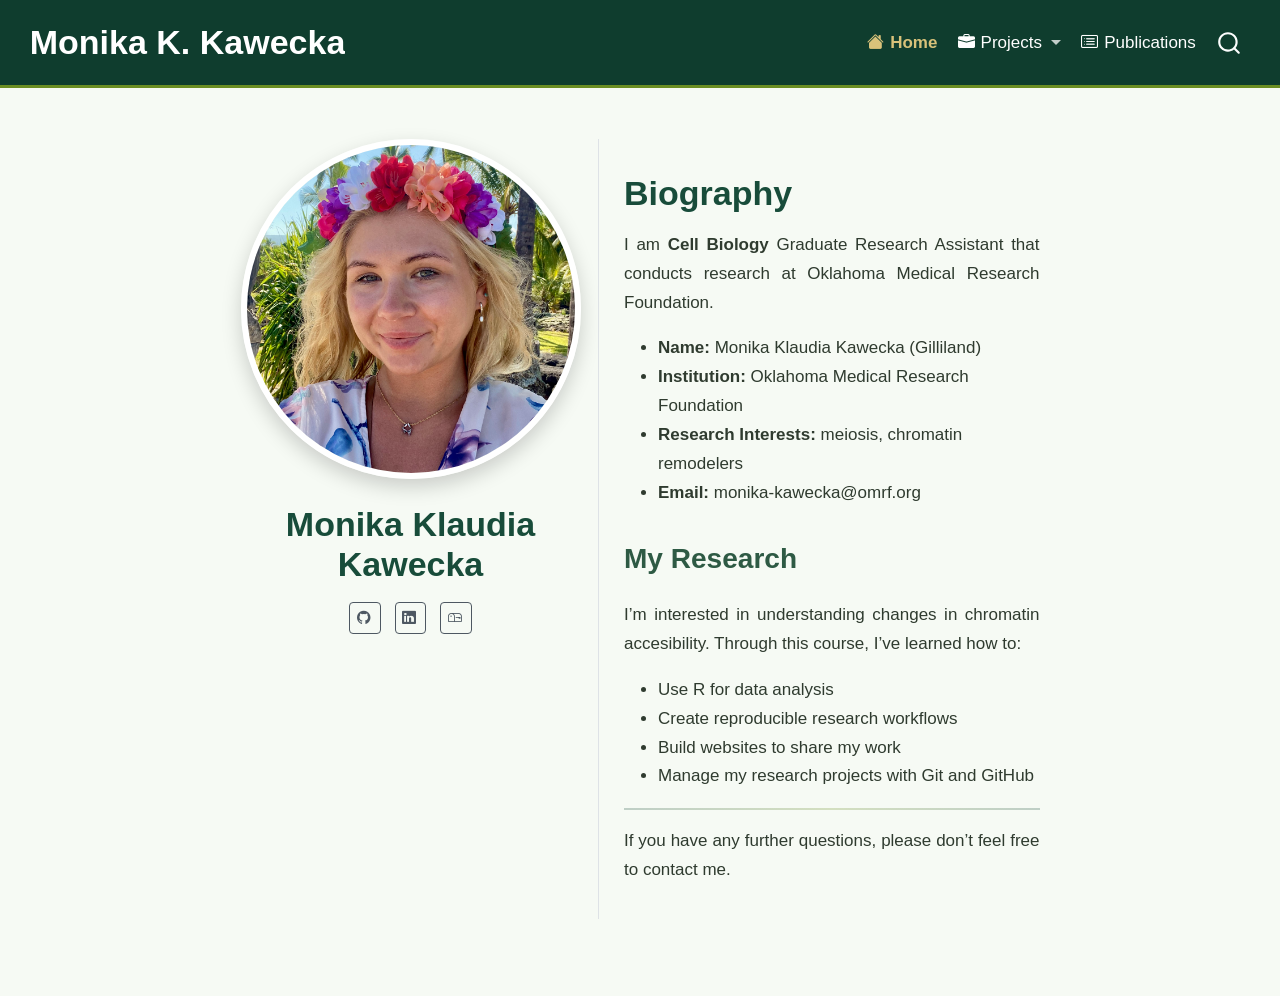
==== commit 254c1889: "?" ====
--- a/docs/index.html
+++ b/docs/index.html
@@ -41,7 +41,7 @@
 <link href="site_libs/quarto-html/quarto-syntax-highlighting-15634bcf2e68342d4ad2dfa704d543f6.css" rel="stylesheet" id="quarto-text-highlighting-styles">
 <script src="site_libs/bootstrap/bootstrap.min.js"></script>
 <link href="site_libs/bootstrap/bootstrap-icons.css" rel="stylesheet">
-<link href="site_libs/bootstrap/bootstrap-731b9580defe3d1567663e5ea0557c9d.min.css" rel="stylesheet" append-hash="true" id="quarto-bootstrap" data-mode="light">
+<link href="site_libs/bootstrap/bootstrap-073ea763e83364d2cd2da9020cc007f3.min.css" rel="stylesheet" append-hash="true" id="quarto-bootstrap" data-mode="light">
 <script id="quarto-search-options" type="application/json">{
   "location": "navbar",
   "copy-button": false,
--- a/docs/styles.css
+++ b/docs/styles.css
@@ -1,6 +1,5 @@
 /* ============================================
-   My Research Profile
-   Emerald Forest Theme
+   Forest Theme
 ============================================ */
 
 /* ---------- Page ---------- */
